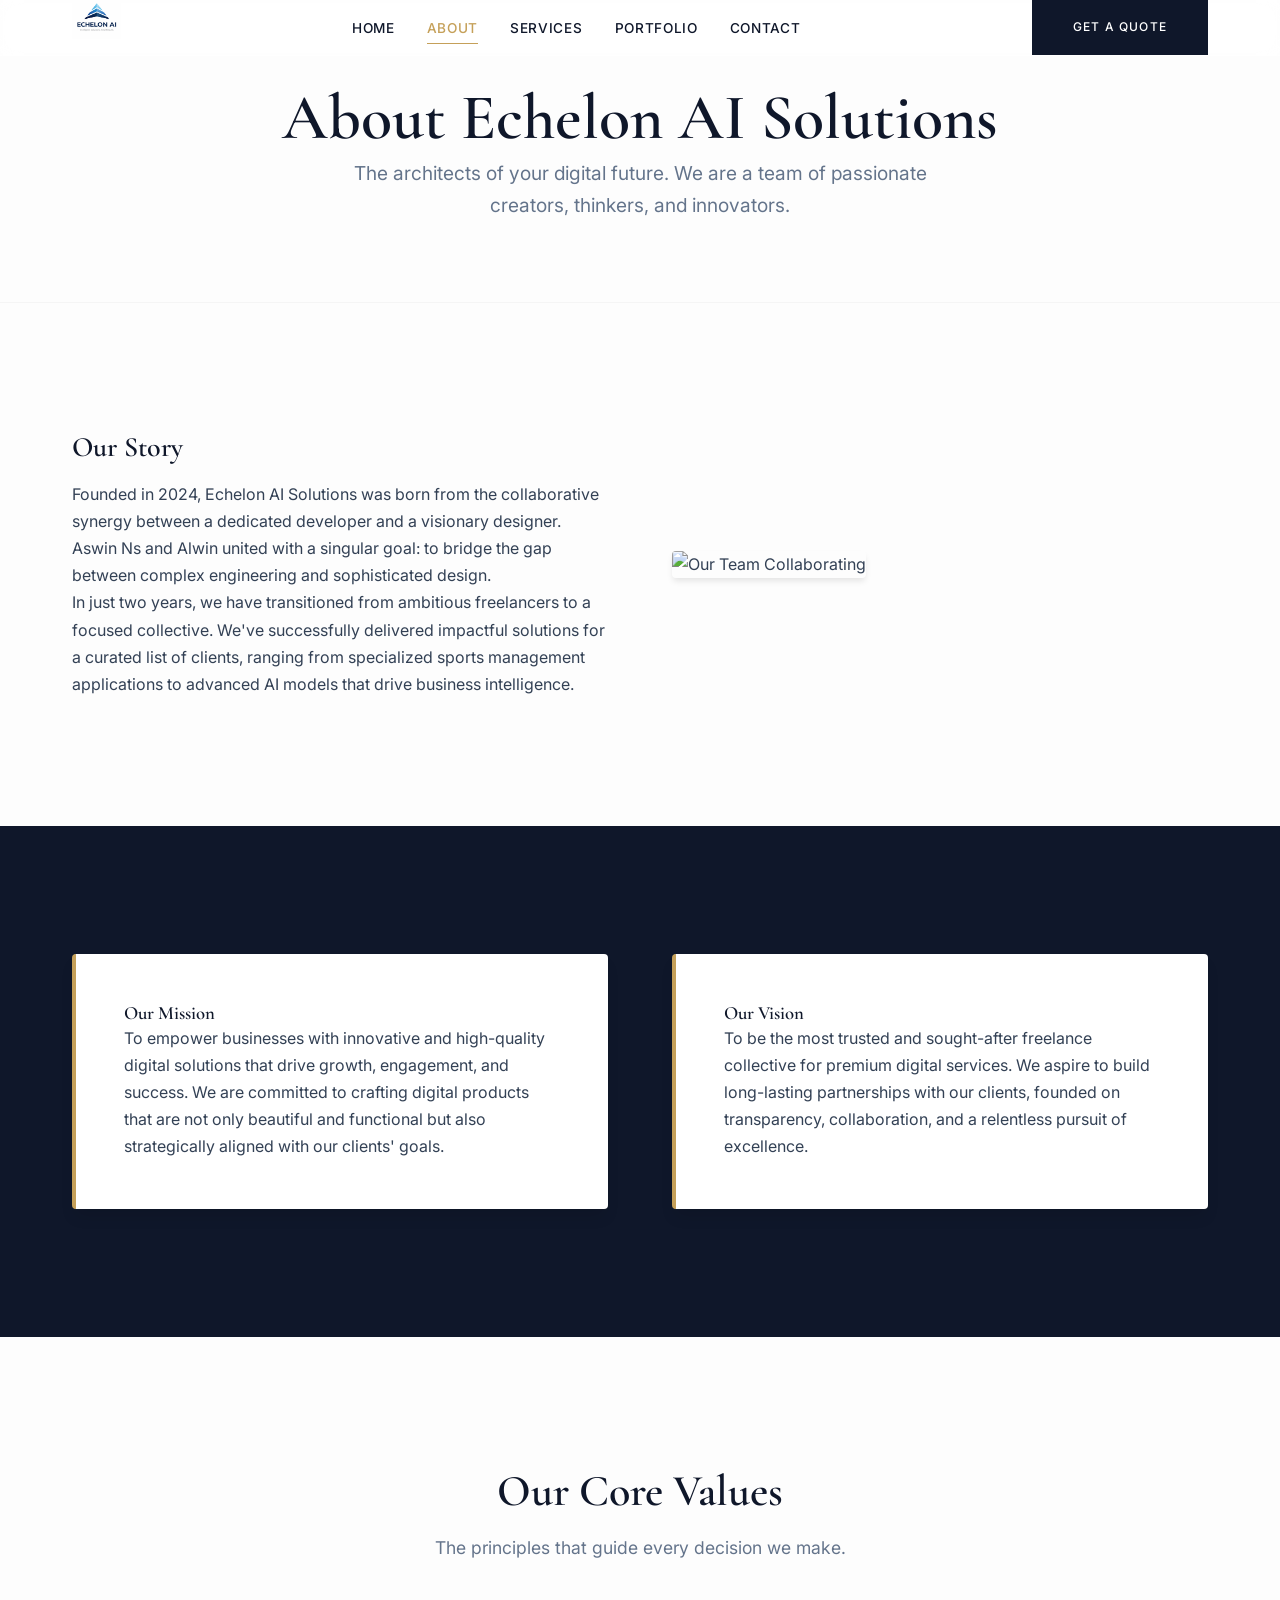
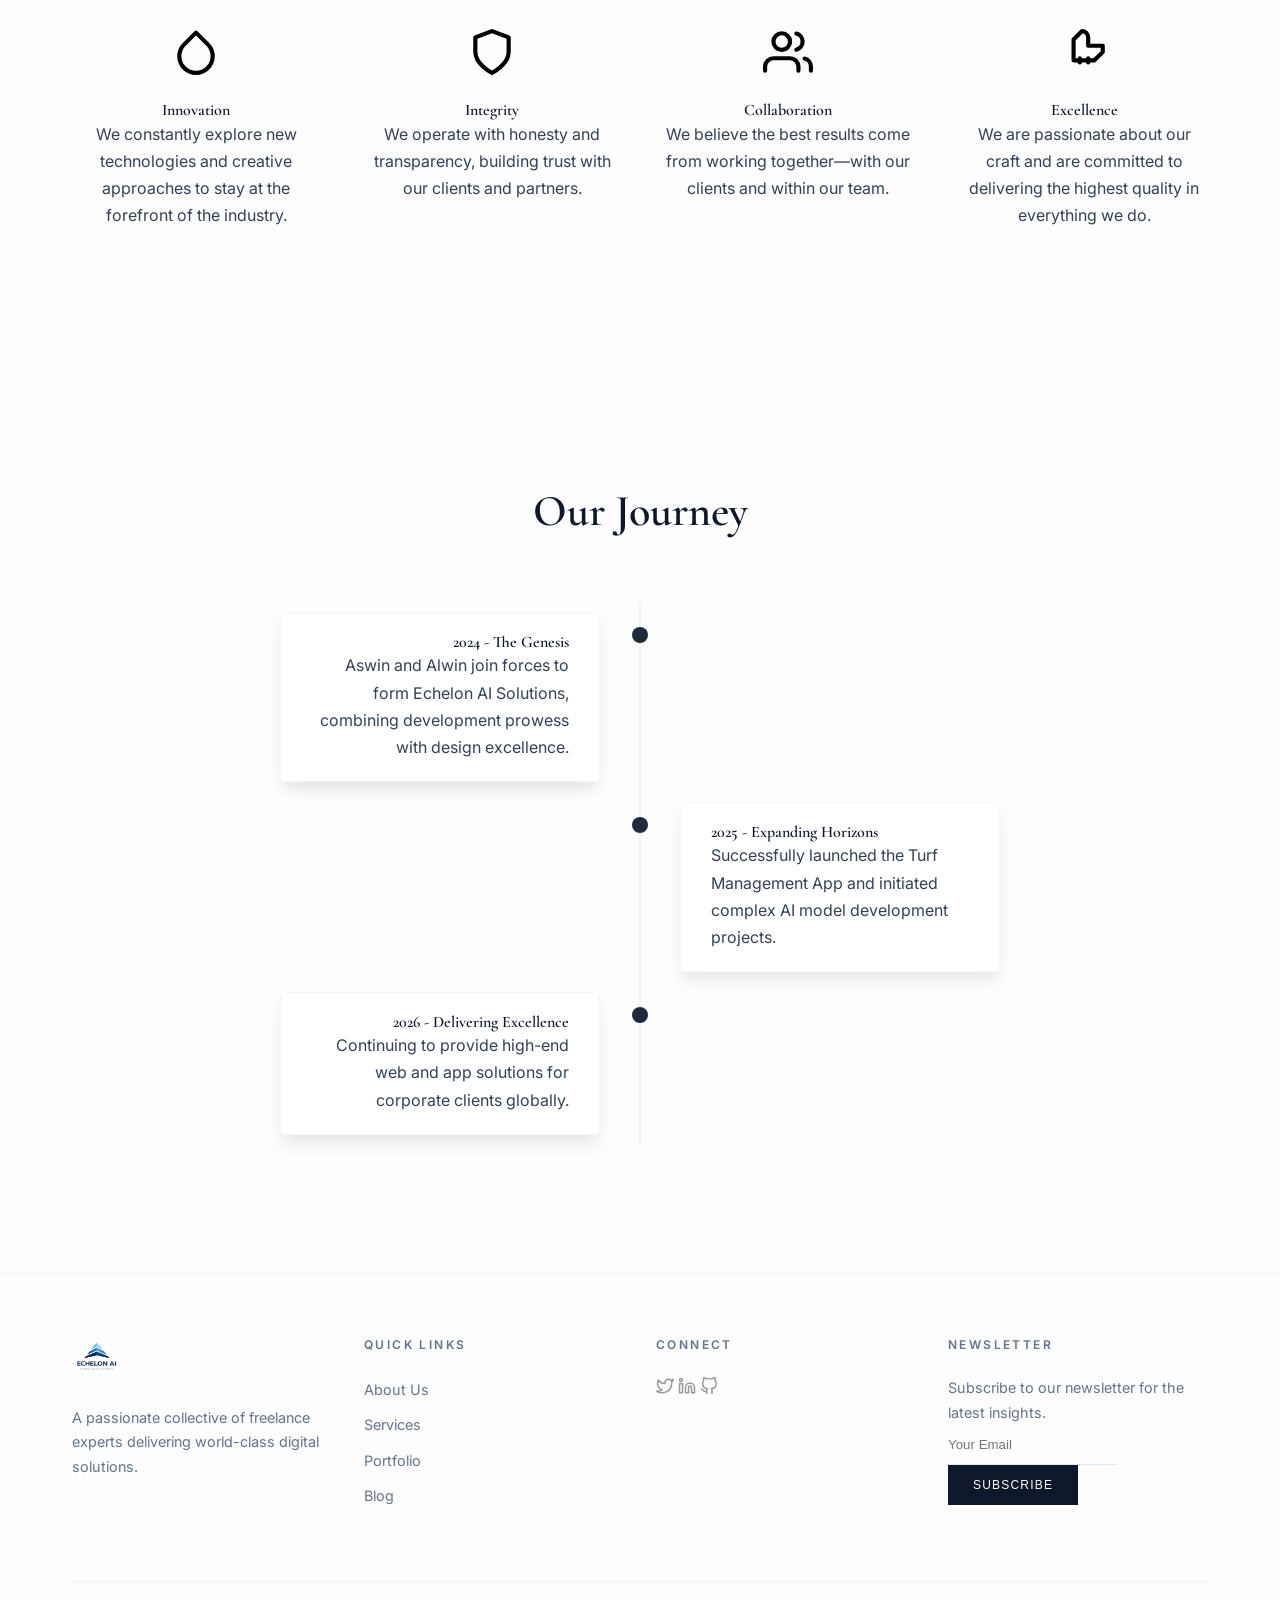
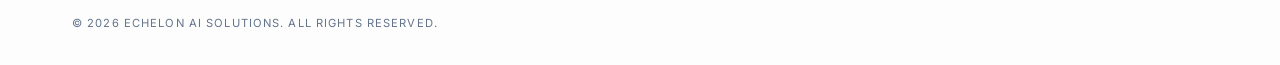
==== freelance-portfolio/about.html @ c86d7bba "Add files via upload" ====
<!DOCTYPE html>
<html lang="en">
<head>
    <meta charset="UTF-8">
    <meta name="viewport" content="width=device-width, initial-scale=1.0">
    <title>About Us - Echelon AI Solutions</title>
    <meta name="description" content="Learn about the story, mission, and values of Echelon AI Solutions.">
    <link rel="stylesheet" href="css/style.css">
    <link rel="stylesheet" href="css/animations.css">
    <link href="https://fonts.googleapis.com/css2?family=Inter:wght@300;400;500;600&family=Cormorant+Garamond:wght@600;700&display=swap" rel="stylesheet">
</head>
<body>

    <header class="navbar sticky">
        <div class="container">
            <a href="index.html" class="logo"><img src="assets/icons/image.png" alt="Echelon AI Solutions" style="height: 40px; width: auto;"></a>
            <nav class="nav-menu">
                <ul>
                    <li><a href="index.html">Home</a></li>
                    <li><a href="about.html" class="active">About</a></li>
                    <li><a href="services.html">Services</a></li>
                    <li><a href="portfolio.html">Portfolio</a></li>
                    <li><a href="contact.html">Contact</a></li>
                </ul>
            </nav>
            <a href="contact.html" class="btn btn-primary">Get a Quote</a>
            <div class="hamburger" aria-label="Menu" role="button" aria-expanded="false">
                <span></span>
                <span></span>
                <span></span>
            </div>
        </div>
    </header>

    <main>
        <section class="page-header section-padding">
            <div class="container">
                <h1 class="page-title">About Echelon AI Solutions</h1>
                <p class="page-subtitle">The architects of your digital future. We are a team of passionate creators, thinkers, and innovators.</p>
            </div>
        </section>

        <section class="company-story section-padding">
            <div class="container">
                <div class="grid-2-col">
                    <div class="story-content">
                        <h2 class="section-title-small">Our Story</h2>
                        <p>Founded in 2024, Echelon AI Solutions was born from the collaborative synergy between a dedicated developer and a visionary designer. Aswin Ns and Alwin united with a singular goal: to bridge the gap between complex engineering and sophisticated design.</p>
                        <p>In just two years, we have transitioned from ambitious freelancers to a focused collective. We've successfully delivered impactful solutions for a curated list of clients, ranging from specialized sports management applications to advanced AI models that drive business intelligence.</p>
                    </div>
                    <div class="story-image">
                        <img src="https://images.unsplash.com/photo-1522071820081-009f0129c71c?q=80&w=2070&auto=format&fit=crop" alt="Our Team Collaborating" loading="lazy">
                    </div>
                </div>
            </div>
        </section>

        <section class="mission-vision section-padding bg-dark">
            <div class="container">
                <div class="grid-2-col">
                    <div class="mission-card">
                        <h3>Our Mission</h3>
                        <p>To empower businesses with innovative and high-quality digital solutions that drive growth, engagement, and success. We are committed to crafting digital products that are not only beautiful and functional but also strategically aligned with our clients' goals.</p>
                    </div>
                    <div class="vision-card">
                        <h3>Our Vision</h3>
                        <p>To be the most trusted and sought-after freelance collective for premium digital services. We aspire to build long-lasting partnerships with our clients, founded on transparency, collaboration, and a relentless pursuit of excellence.</p>
                    </div>
                </div>
            </div>
        </section>

        <section class="core-values section-padding">
            <div class="container">
                <div class="section-title text-center">
                    <h2>Our Core Values</h2>
                    <p>The principles that guide every decision we make.</p>
                </div>
                <div class="values-grid">
                    <div class="value-item">
                        <img src="assets/icons/innovation.svg" alt="Innovation Icon" loading="lazy">
                        <h4>Innovation</h4>
                        <p>We constantly explore new technologies and creative approaches to stay at the forefront of the industry.</p>
                    </div>
                    <div class="value-item">
                        <img src="assets/icons/integrity.svg" alt="Integrity Icon" loading="lazy">
                        <h4>Integrity</h4>
                        <p>We operate with honesty and transparency, building trust with our clients and partners.</p>
                    </div>
                    <div class="value-item">
                        <img src="assets/icons/collaboration.svg" alt="Collaboration Icon" loading="lazy">
                        <h4>Collaboration</h4>
                        <p>We believe the best results come from working together—with our clients and within our team.</p>
                    </div>
                     <div class="value-item">
                        <img src="assets/icons/excellence.svg" alt="Excellence Icon" loading="lazy">
                        <h4>Excellence</h4>
                        <p>We are passionate about our craft and are committed to delivering the highest quality in everything we do.</p>
                    </div>
                </div>
            </div>
        </section>

        <section class="company-journey section-padding reveal">
            <div class="container">
                <div class="section-title text-center">
                    <h2>Our Journey</h2>
                </div>
                <div class="timeline">
                    <div class="timeline-item">
                        <div class="timeline-content">
                            <h4>2024 - The Genesis</h4>
                            <p>Aswin and Alwin join forces to form Echelon AI Solutions, combining development prowess with design excellence.</p>
                        </div>
                    </div>
                     <div class="timeline-item">
                        <div class="timeline-content">
                            <h4>2025 - Expanding Horizons</h4>
                            <p>Successfully launched the Turf Management App and initiated complex AI model development projects.</p>
                        </div>
                    </div>
                     <div class="timeline-item">
                        <div class="timeline-content">
                            <h4>2026 - Delivering Excellence</h4>
                            <p>Continuing to provide high-end web and app solutions for corporate clients globally.</p>
                        </div>
                    </div>
                </div>
            </div>
        </section>
        
    </main>

    <footer class="footer">
        <div class="container">
            <div class="footer-grid">
                <div class="footer-col">
                    <img src="assets/icons/image.png" alt="Echelon AI Solutions" style="height: 40px; width: auto; margin-bottom: 20px;">
                    <p>A passionate collective of freelance experts delivering world-class digital solutions.</p>
                </div>
                <div class="footer-col">
                    <h4>Quick Links</h4>
                    <ul>
                        <li><a href="about.html">About Us</a></li>
                        <li><a href="services.html">Services</a></li>
                        <li><a href="portfolio.html">Portfolio</a></li>
                        <li><a href="blog.html">Blog</a></li>
                    </ul>
                </div>
                <div class="footer-col">
                    <h4>Connect</h4>
                    <div class="social-icons">
                        <a href="#" aria-label="Twitter"><img src="assets/icons/twitter.svg" alt="Twitter" loading="lazy"></a>
                        <a href="#" aria-label="LinkedIn"><img src="assets/icons/linkedin.svg" alt="LinkedIn" loading="lazy"></a>
                        <a href="#" aria-label="GitHub"><img src="assets/icons/github.svg" alt="GitHub" loading="lazy"></a>
                    </div>
                </div>
                <div class="footer-col">
                    <h4>Newsletter</h4>
                    <p>Subscribe to our newsletter for the latest insights.</p>
                    <form class="newsletter-form">
                        <input type="email" placeholder="Your Email" aria-label="Email address for newsletter">
                        <button type="submit" class="btn btn-primary">Subscribe</button>
                    </form>
                </div>
            </div>
            <div class="copyright">
                <p>&copy; 2026 Echelon AI Solutions. All Rights Reserved.</p>
            </div>
        </div>
    </footer>

    <script src="js/main.js"></script>
</body>
</html>
---- freelance-portfolio/css/style.css ----
/* === GOOGLE FONTS === */
@import url('https://fonts.googleapis.com/css2?family=Inter:wght@300;400;500;600&family=Cormorant+Garamond:wght@600;700&display=swap');

/* === CSS VARIABLES === */
:root {
    --header-height: 4.5rem;

    /* Colors */
    --primary-color: #0f172a; /* Deep Navy */
    --secondary-color: #1e293b; /* Slate Navy */
    --accent-color: #c5a059; /* Champagne Gold */
    --accent-hover: #b38f4d;
    --text-main: #334155;
    --text-muted: #64748b;
    --white-color: #ffffff;
    --bg-light: #fdfdfd;
    --bg-alt: #f8fafc;
    
    /* Gradients */
    --gold-gradient: linear-gradient(135deg, #c5a059 0%, #e2c99a 100%);
    --glass-bg: rgba(255, 255, 255, 0.7);
    --glass-border: rgba(255, 255, 255, 0.3);

    /* Typography */
    --body-font: 'Inter', sans-serif;
    --heading-font: 'Cormorant Garamond', serif;

    --h1-font-size: 4rem;
    --h2-font-size: 2.75rem;
    --h3-font-size: 1.75rem;
    --normal-font-size: 1rem;
    --small-font-size: 0.875rem;

    /* Spacing */
    --spacing-xs: 0.5rem;
    --spacing-sm: 1rem;
    --spacing-md: 2rem;
    --spacing-lg: 4rem;
    --spacing-xl: 8rem;

    /* Responsive Spacing Aliases */
    --spacing-1: 1rem;
    --spacing-2: 2rem;
    --spacing-3: 3rem;
    --spacing-4: 4rem;
    --spacing-5: 5rem;

    /* Shadows & Borders */
    --shadow-sm: 0 4px 6px -1px rgba(0, 0, 0, 0.05);
    --shadow-md: 0 10px 15px -3px rgba(0, 0, 0, 0.05);
    --shadow-lg: 0 20px 25px -5px rgba(0, 0, 0, 0.03);
    --border-radius: 4px;

    /* Missing Variables */
    --slate: #64748b;
    --gold-color: #c5a059;
    --soft-shadow: 0 4px 6px -1px rgba(0, 0, 0, 0.1);
    --card-shadow: 0 10px 15px -3px rgba(0, 0, 0, 0.1);
    --gradient-accent: linear-gradient(135deg, #c5a059 0%, #e2c99a 100%);
}

/* === BASE STYLES === */
* {
    box-sizing: border-box;
    padding: 0;
    margin: 0;
}

html {
    scroll-behavior: smooth;
}

body {
    font-family: var(--body-font);
    font-size: var(--normal-font-size);
    background-color: var(--bg-light);
    color: var(--text-main);
    line-height: 1.7;
    -webkit-font-smoothing: antialiased;
}

main {
    padding-top: 0; /* Let hero handle it */
}

h1, h2, h3, h4 {
    font-family: var(--heading-font);
    color: var(--primary-color);
    font-weight: 600;
    line-height: 1.2;
}

ul {
    list-style: none;
}

a {
    text-decoration: none;
    transition: color 0.3s ease;
}

img {
    max-width: 100%;
    height: auto;
}

.container {
    max-width: 1200px;
    margin: 0 auto;
    padding: 0 var(--spacing-md);
}

.section-padding {
    padding: var(--spacing-xl) 0;
}

.section-title {
    text-align: center;
    margin-bottom: var(--spacing-lg);
}

.section-title h2 {
    font-size: var(--h2-font-size);
    margin-bottom: var(--spacing-sm);
}

.section-title p {
    color: var(--text-muted);
    font-size: 1.1rem;
    max-width: 600px;
    margin: 0 auto;
}

.text-center { text-align: center; }
.mt-4 { margin-top: var(--spacing-md); }

/* === BUTTONS === */
.btn {
    display: inline-block;
    padding: 1rem 2.5rem;
    font-weight: 500;
    text-transform: uppercase;
    letter-spacing: 0.1em;
    font-size: 0.75rem;
    transition: all 0.4s cubic-bezier(0.165, 0.84, 0.44, 1);
    border: 1px solid transparent;
    cursor: pointer;
}

.btn-primary {
    background-color: var(--primary-color);
    color: var(--white-color);
}

.btn-primary:hover {
    background-color: var(--accent-color);
    transform: translateY(-2px);
    box-shadow: var(--shadow-md);
}

.btn-secondary {
    background-color: transparent;
    border-color: var(--primary-color);
    color: var(--primary-color);
}

.btn-secondary:hover {
    background-color: var(--primary-color);
    color: var(--white-color);
    transform: translateY(-2px);
}

/* === NAVBAR === */
.navbar {
    height: var(--header-height);
    display: flex;
    align-items: center;
    position: fixed;
    top: 0;
    left: 0;
    width: 100%;
    z-index: 1000;
    transition: all 0.4s ease;
}

.navbar.sticky {
    background-color: var(--glass-bg);
    backdrop-filter: blur(10px);
    border-bottom: 1px solid var(--glass-border);
    height: 3.5rem;
}

.navbar .container {
    display: flex;
    justify-content: space-between;
    align-items: center;
    width: 100%;
}

.logo {
    font-family: var(--heading-font);
    font-size: 2rem;
    font-weight: 700;
    color: var(--primary-color);
    letter-spacing: -1px;
}

.nav-menu ul {
    display: flex;
    gap: var(--spacing-md);
}

.nav-menu a {
    font-size: 0.85rem;
    text-transform: uppercase;
    letter-spacing: 0.05em;
    font-weight: 500;
    color: var(--primary-color);
    padding: 0.5rem 0;
    position: relative;
}

.nav-menu a::after {
    content: '';
    position: absolute;
    bottom: 0;
    left: 0;
    width: 0;
    height: 1px;
    background-color: var(--accent-color);
    transition: width 0.3s ease;
}

.nav-menu a:hover::after, .nav-menu a.active::after {
    width: 100%;
}

.nav-menu a.active, .nav-menu a:hover {
    color: var(--accent-color);
}

.hamburger {
    display: none;
    cursor: pointer;
}

.hamburger span {
    display: block;
    width: 25px;
    height: 3px;
    margin: 5px 0;
    background-color: var(--primary-color);
    transition: all 0.3s ease;
}

/* === HERO SECTION === */
.hero {
    min-height: 100vh;
    display: flex;
    align-items: center;
    background: radial-gradient(circle at top right, rgba(197, 160, 89, 0.05), transparent),
                radial-gradient(circle at bottom left, rgba(15, 23, 42, 0.02), transparent);
    position: relative;
    overflow: hidden;
}

.hero-content {
    max-width: 900px;
    margin: 0 auto;
    text-align: center;
    position: relative;
    z-index: 10;
}

.hero-headline {
    font-size: var(--h1-font-size);
    color: var(--primary-color);
    margin-bottom: var(--spacing-md);
    animation: fadeInUp 1s ease;
}

.hero-subtext {
    font-size: 1.25rem;
    color: var(--text-muted);
    margin-bottom: var(--spacing-lg);
    max-width: 700px;
    margin-left: auto;
    margin-right: auto;
    font-weight: 300;
    animation: fadeInUp 1s ease 0.2s backwards;
}

.hero-buttons {
    display: flex;
    justify-content: center;
    gap: var(--spacing-sm);
    animation: fadeInUp 1s ease 0.4s backwards;
}

/* === TRUST BADGES === */
.trust-badges {
    padding: var(--spacing-lg) 0;
    border-top: 1px solid #f1f5f9;
}

.trust-badges .container {
    display: grid;
    grid-template-columns: repeat(4, 1fr);
    gap: var(--spacing-md);
    text-align: center;
}

.badge h3 {
    font-size: 2.5rem;
    color: var(--accent-color);
    margin-bottom: 0.25rem;
}

.badge p {
    font-size: 0.75rem;
    text-transform: uppercase;
    letter-spacing: 0.1em;
    color: var(--text-muted);
}

/* === SERVICES OVERVIEW === */
.services-grid {
    display: grid;
    grid-template-columns: repeat(auto-fit, minmax(min(350px, 100%), 1fr));
    gap: var(--spacing-md);
}

.service-card {
    background: var(--white-color);
    padding: var(--spacing-lg) var(--spacing-md);
    border: 1px solid rgba(0,0,0,0.03);
    border-radius: var(--border-radius);
    box-shadow: var(--shadow-sm);
    transition: all 0.5s cubic-bezier(0.165, 0.84, 0.44, 1);
    position: relative;
}

.service-card::before {
    content: '';
    position: absolute;
    top: 0;
    left: 0;
    width: 100%;
    height: 2px;
    background: var(--gold-gradient);
    transform: scaleX(0);
    transform-origin: left;
    transition: transform 0.5s ease;
}

.service-card:hover {
    transform: translateY(-10px);
    box-shadow: var(--shadow-lg);
    border-color: transparent;
}

.service-card:hover::before {
    transform: scaleX(1);
}

.service-icon {
    width: 40px;
    height: 40px;
    margin-bottom: var(--spacing-md);
    filter: grayscale(1);
    transition: filter 0.3s ease;
}

.service-card:hover .service-icon {
    filter: none;
}

.service-card h3 {
    font-size: 1.5rem;
    margin-bottom: var(--spacing-sm);
}

.service-card p {
    color: var(--text-muted);
    font-size: 0.95rem;
}

/* === WHY CHOOSE US === */
.why-choose-us {
    background-color: var(--bg-alt);
}

.choose-us-grid {
    display: grid;
    grid-template-columns: repeat(auto-fit, minmax(300px, 1fr));
    gap: var(--spacing-lg);
}

.choose-us-item {
    display: flex;
    flex-direction: column;
    align-items: center;
    text-align: center;
    background-color: var(--white-color);
    padding: var(--spacing-md);
    border-radius: var(--border-radius);
    box-shadow: var(--shadow-sm);
    border: 1px solid rgba(0,0,0,0.03);
    transition: all 0.3s ease;
}

.choose-us-item:hover {
    transform: translateY(-5px);
    box-shadow: var(--shadow-md);
}

.choose-us-item img {
    width: 48px;
    margin-bottom: var(--spacing-md);
}

/* === PORTFOLIO HIGHLIGHTS === */
.portfolio-grid {
    display: grid;
    grid-template-columns: repeat(2, 1fr);
    gap: var(--spacing-md);
}

.portfolio-item {
    position: relative;
    overflow: hidden;
    aspect-ratio: 16 / 9;
}

.portfolio-item img {
    width: 100%;
    height: 100%;
    object-fit: cover;
    transition: transform 1s cubic-bezier(0.165, 0.84, 0.44, 1);
}

.portfolio-overlay {
    position: absolute;
    inset: 0;
    background: rgba(15, 23, 42, 0.8);
    display: flex;
    flex-direction: column;
    justify-content: center;
    align-items: center;
    padding: var(--spacing-md);
    opacity: 0;
    transition: opacity 0.5s ease;
    backdrop-filter: blur(5px);
}

.portfolio-item:hover img {
    transform: scale(1.1);
}

.portfolio-item:hover .portfolio-overlay {
    opacity: 1;
}

.portfolio-overlay h3 {
    color: var(--white-color);
    font-size: 1.75rem;
    margin-bottom: 0.5rem;
}

.portfolio-overlay p {
    color: var(--accent-color);
    text-transform: uppercase;
    font-size: 0.75rem;
    letter-spacing: 0.1em;
}

/* === PROCESS SECTION === */
.process-steps {
    display: grid;
    grid-template-columns: repeat(auto-fit, minmax(min(250px, 100%), 1fr));
    gap: var(--spacing-md);
    margin-top: var(--spacing-lg);
}

.process-step {
    padding: var(--spacing-md);
    background: var(--white-color);
    border-radius: var(--border-radius);
    box-shadow: var(--shadow-sm);
    border: 1px solid rgba(0,0,0,0.03);
    border-top: 3px solid transparent;
    transition: all 0.3s ease;
}

.process-step:hover {
    border-top-color: var(--accent-color);
    transform: translateY(-5px);
    box-shadow: var(--shadow-md);
}
}

.process-step span {
    font-size: 1rem;
    font-family: var(--body-font);
    font-weight: 600;
    color: var(--accent-color);
    display: block;
    margin-bottom: 1rem;
}

.process-step h3 {
    font-size: 1.25rem;
    margin-bottom: 1rem;
}

.process-step p {
    font-size: 0.85rem;
    color: var(--text-muted);
    line-height: 1.8;
}

/* === TESTIMONIALS === */
.testimonials-slider {
    background-color: var(--bg-alt);
}

.testimonial {
    background-color: var(--white-color);
    padding: var(--spacing-lg) var(--spacing-md);
    border-radius: var(--border-radius);
    box-shadow: var(--shadow-md);
    border: 1px solid rgba(0,0,0,0.03);
}

.testimonial p {
    font-size: 1.75rem;
    font-family: var(--heading-font);
    color: var(--primary-color);
    font-style: normal;
    line-height: 1.4;
    margin-bottom: var(--spacing-md);
}

.testimonial-author {
    display: flex;
    align-items: center;
    justify-content: center;
    margin-top: var(--spacing-md);
    gap: var(--spacing-sm);
}

.testimonial-author img {
    width: 50px;
    height: 50px;
}

.testimonial-author h4 {
    font-size: 1rem;
    color: var(--primary-color);
    font-family: var(--body-font);
    font-weight: 600;
}

.testimonial-author span {
    font-size: 0.75rem;
    text-transform: uppercase;
    letter-spacing: 0.1em;
    color: var(--text-muted);
}

.carousel-control {
    background: transparent;
    color: var(--primary-color);
    font-size: 1.5rem;
    border: 1px solid #e2e8f0;
    width: 40px;
    height: 40px;
    line-height: 38px;
    transition: all 0.3s ease;
}

.carousel-control:hover {
    background: var(--primary-color);
    color: var(--white-color);
    border-color: var(--primary-color);
}

/* === TEAM PREVIEW === */
.team-grid {
    display: grid;
    grid-template-columns: repeat(auto-fit, minmax(min(300px, 100%), 1fr));
    gap: var(--spacing-md);
}

.team-member-card {
    background: var(--white-color);
    padding: var(--spacing-sm);
    border-radius: var(--border-radius);
    box-shadow: var(--shadow-sm);
    transition: all 0.3s ease;
    border: 1px solid rgba(0,0,0,0.03);
}

.team-member-card:hover {
    transform: translateY(-5px);
    box-shadow: var(--shadow-md);
}

.team-member-card img {
    width: 100%;
    height: 350px;
    border-radius: var(--border-radius);
    border: none;
    object-fit: cover;
    margin-bottom: var(--spacing-sm);
    filter: grayscale(1);
    transition: filter 0.5s ease;
}

.team-member-card:hover img {
    filter: grayscale(0);
}

.team-member-card h3 {
    font-size: 1.25rem;
    margin-bottom: 0.25rem;
}

.team-member-card p {
    font-size: 0.75rem;
    text-transform: uppercase;
    letter-spacing: 0.1em;
    color: var(--accent-color);
}

/* === CTA BANNER === */
.cta-banner {
    background: var(--primary-color);
    color: var(--white-color);
    padding: var(--spacing-xl) 0;
    border: none;
}

.cta-banner::before {
    display: none;
}

.cta-banner h2 {
    font-size: var(--h2-font-size);
    color: var(--white-color);
    margin-bottom: var(--spacing-sm);
}

.cta-banner p {
    color: rgba(255, 255, 255, 0.7);
    font-size: 1.25rem;
    margin-bottom: var(--spacing-lg);
}

.cta-banner .btn-primary {
    background: var(--white-color);
    color: var(--primary-color);
}

.cta-banner .btn-primary:hover {
    background: var(--accent-color);
    color: var(--white-color);
}

/* === FOOTER === */
.footer {
    background-color: var(--bg-light);
    border-top: 1px solid #f1f5f9;
    padding: var(--spacing-lg) 0 0;
}

.footer-grid {
    display: grid;
    grid-template-columns: repeat(auto-fit, minmax(min(250px, 100%), 1fr));
    gap: var(--spacing-md);
}

.footer-col h3 {
    font-size: 2.5rem;
    margin-bottom: 1.5rem;
    color: var(--primary-color);
}

.footer-col h4 {
    font-family: var(--body-font);
    font-size: 0.75rem;
    text-transform: uppercase;
    letter-spacing: 0.2em;
    margin-bottom: 1.5rem;
    color: var(--text-muted);
}

.footer-col p {
    font-size: 0.9rem;
    color: var(--text-muted);
}

.footer-col ul li {
    margin-bottom: 0.5rem;
}

.footer-col a {
    color: var(--text-muted);
    font-size: 0.9rem;
}

.footer-col a:hover {
    color: var(--accent-color);
    padding-left: 0;
}

.social-icons {
    gap: var(--spacing-sm);
}

.social-icons img {
    width: 18px;
    height: 18px;
    filter: brightness(0);
    opacity: 0.4;
}

.newsletter-form input {
    background: transparent;
    border: none;
    border-bottom: 1px solid #e2e8f0;
    border-radius: 0;
    padding: 0.75rem 0;
}

.newsletter-form input:focus {
    outline: none;
    border-bottom-color: var(--primary-color);
}

.newsletter-form .btn {
    padding: 0.75rem 1.5rem;
}

.copyright {
    margin-top: var(--spacing-lg);
    border-top: 1px solid #f1f5f9;
    padding: var(--spacing-md) 0;
    font-size: 0.7rem;
    text-transform: uppercase;
    letter-spacing: 0.1em;
    color: var(--text-muted);
}

/* === MOBILE MENU ENHANCEMENTS === */
@media (max-width: 768px) {
    .nav-menu {
        backdrop-filter: blur(15px);
        background-color: rgba(15, 23, 42, 0.95) !important;
    }
    .nav-menu a {
        font-size: 1.5rem !important;
        margin: 1rem 0;
    }
}

/* === BACK TO TOP BUTTON === */
.back-to-top {
    position: fixed;
    bottom: 2rem;
    right: 2rem;
    width: 3.5rem;
    height: 3.5rem;
    background-color: var(--primary-color);
    color: var(--white-color);
    border: 1px solid var(--accent-color);
    border-radius: 50%;
    display: flex;
    align-items: center;
    justify-content: center;
    cursor: pointer;
    z-index: 1000;
    opacity: 0;
    visibility: hidden;
    transition: all 0.4s ease;
    box-shadow: var(--shadow-lg);
}

.back-to-top.show {
    opacity: 1;
    visibility: visible;
}

.back-to-top:hover {
    background-color: var(--accent-color);
    transform: translateY(-5px);
}

/* === TESTIMONIAL DOTS === */
.testimonial-dots {
    display: flex;
    justify-content: center;
    gap: 0.75rem;
    margin-top: var(--spacing-md);
}

.dot {
    width: 8px;
    height: 8px;
    border-radius: 50%;
    background-color: #cbd5e1;
    cursor: pointer;
    transition: all 0.3s ease;
}

.dot.active {
    background-color: var(--accent-color);
    width: 24px;
    border-radius: 4px;
}

/* === REVEAL ANIMATIONS === */
.reveal {
    opacity: 0;
    transform: translateY(30px);
    transition: all 0.8s cubic-bezier(0.165, 0.84, 0.44, 1);
}

.reveal.active {
    opacity: 1;
    transform: translateY(0);
}

/* Ensure navbar button is hidden when menu is active on mobile */
@media (max-width: 768px) {
    body.menu-open .navbar .btn {
        display: none !important;
    }
}
@media (max-width: 992px) {
    :root {
        --h1-font-size: 2.5rem;
        --h2-font-size: 1.75rem;
    }
    .portfolio-grid {
        grid-template-columns: repeat(2, 1fr);
    }
}

@media (max-width: 768px) {
    .section-padding {
        padding: var(--spacing-lg) 0;
    }
    .navbar .btn {
        display: none;
    }
    .nav-menu {
        position: fixed;
        top: 0;
        right: -100%;
        width: 70%;
        height: 100vh;
        background-color: var(--primary-color);
        flex-direction: column;
        justify-content: center;
        align-items: center;
        transition: right 0.4s ease-in-out;
        box-shadow: -5px 0 15px rgba(0,0,0,0.2);
    }
    .nav-menu.active {
        right: 0;
    }
    .nav-menu ul {
        flex-direction: column;
        text-align: center;
    }
    .hamburger {
        display: block;
        z-index: 101;
    }
    .hero {
        height: 80vh;
    }
    .portfolio-grid {
        grid-template-columns: 1fr;
    }
}

@media (max-width: 576px) {
    .container {
        padding: 0 var(--spacing-sm);
    }
    .hero-headline {
        font-size: 2rem;
    }
    .hero-buttons {
        flex-direction: column;
    }
    .trust-badges .container {
        grid-template-columns: 1fr;
    }
    .footer-grid {
        grid-template-columns: 1fr;
    }
}

/* === PAGE HEADER === */
.page-header {
    background-color: var(--bg-light);
    text-align: center;
    border-bottom: 1px solid rgba(0,0,0,0.03);
    padding: var(--spacing-5) 0;
}

.page-title {
    font-size: var(--h1-font-size);
    color: var(--primary-color);
}

.page-subtitle {
    font-size: 1.2rem;
    color: var(--slate);
    max-width: 600px;
    margin: 0 auto;
}

/* === PORTFOLIO PAGE === */
.portfolio-filter {
    text-align: center;
    margin-bottom: var(--spacing-4);
}

.portfolio-filter button {
    background: none;
    border: none;
    color: var(--slate);
    font-size: var(--normal-font-size);
    margin: 0 var(--spacing-2);
    cursor: pointer;
    padding: 0.5rem 0;
    position: relative;
}

.portfolio-filter button::after {
    content: '';
    position: absolute;
    bottom: 0;
    left: 0;
    width: 0;
    height: 2px;
    background: var(--gradient-accent);
    transition: width 0.3s ease;
}

.portfolio-filter button:hover::after,
.portfolio-filter button.active::after {
    width: 100%;
}

.portfolio-filter button.active {
    color: var(--primary-color);
}

.portfolio-full-grid {
    display: grid;
    grid-template-columns: repeat(auto-fit, minmax(min(350px, 100%), 1fr));
    gap: var(--spacing-3);
}

.portfolio-overlay .case-study-link {
    color: var(--white-color);
    border-bottom: 1px solid var(--accent-color);
}

.case-study-link {
    display: inline-block;
    margin-top: var(--spacing-1);
    color: var(--primary-color);
    font-weight: 600;
}

.case-study-link:hover {
    text-decoration: underline;
}

/* === ABOUT PAGE SPECIFIC === */
.grid-2-col {
    display: grid;
    grid-template-columns: repeat(auto-fit, minmax(min(450px, 100%), 1fr));
    gap: var(--spacing-4);
    align-items: center;
}

.bg-dark {
    background-color: var(--primary-color);
    color: var(--white-color);
}

.bg-dark h1, .bg-dark h2, .bg-dark h3, .bg-dark h4 {
    color: var(--white-color);
}

.section-title-small {
    font-size: var(--h3-font-size);
    margin-bottom: var(--spacing-sm);
}

.story-image img {
    border-radius: var(--border-radius);
    box-shadow: var(--soft-shadow);
}

.mission-card, .vision-card {
    background-color: var(--white-color);
    padding: var(--spacing-3);
    border-radius: var(--border-radius);
    border-left: 4px solid var(--gold-color);
    box-shadow: var(--card-shadow);
    color: var(--text-main);
}

.mission-card h3, .vision-card h3 {
    color: var(--primary-color) !important;
}

.values-grid {
    display: grid;
    grid-template-columns: repeat(auto-fit, minmax(200px, 1fr));
    gap: var(--spacing-3);
    text-align: center;
}

.value-item img {
    height: 50px;
    margin-bottom: var(--spacing-1);
}

.timeline {
    position: relative;
    max-width: 800px;
    margin: 0 auto;
}

.timeline::after {
    content: '';
    position: absolute;
    width: 2px;
    background-color: rgba(0,0,0,0.05);
    top: 0;
    bottom: 0;
    left: 50%;
    margin-left: -1px;
}

.timeline-item {
    padding: 10px 40px;
    position: relative;
    width: 50%;
}

.timeline-item:nth-child(odd) {
    left: 0;
    text-align: right;
}

.timeline-item:nth-child(even) {
    left: 50%;
}

.timeline-item::after {
    content: '';
    position: absolute;
    width: 16px;
    height: 16px;
    right: -8px;
    background-color: var(--secondary-color);
    border-radius: 50%;
    top: 25px;
    z-index: 1;
}
.timeline-item:nth-child(even)::after {
    left: -8px;
}
.timeline-content {
    padding: 20px 30px;
    background-color: var(--white-color);
    border-radius: var(--border-radius);
    box-shadow: var(--card-shadow);
    border: 1px solid rgba(0,0,0,0.03);
}

/* === SERVICES PAGE SPECIFIC === */
.services-grid-detailed {
    display: grid;
    grid-template-columns: repeat(auto-fit, minmax(min(320px, 100%), 1fr));
    gap: var(--spacing-3);
}
.service-detail-card {
    background-color: var(--white-color);
    padding: var(--spacing-3);
    border-radius: var(--border-radius);
    border: 1px solid rgba(0,0,0,0.03);
    border-top: 3px solid var(--secondary-color);
    transition: all 0.3s ease;
    box-shadow: var(--card-shadow);
}
.service-detail-card:hover {
    transform: translateY(-5px);
    border-color: var(--secondary-color);
    box-shadow: var(--soft-shadow);
}
.service-icon-large {
    width: 50px;
    height: 50px;
    margin-bottom: var(--spacing-2);
}
.service-detail-card ul {
    list-style-type: '✓ ';
    padding-left: 20px;
    margin-top: var(--spacing-2);
}

.industry-tags {
    display: flex;
    flex-wrap: wrap;
    justify-content: center;
    gap: var(--spacing-2);
}
.industry-tags span {
    background-color: var(--bg-light);
    padding: 0.5rem 1rem;
    border-radius: 20px;
    font-weight: 500;
    color: var(--primary-color);
}
.tech-logos {
    display: flex;
    flex-wrap: wrap;
    justify-content: center;
    gap: var(--spacing-4);
    align-items: center;
}
.tech-logos img {
    height: 40px;
    filter: grayscale(1) opacity(0.5);
    transition: all 0.3s;
}
.tech-logos img:hover {
    filter: none;
    opacity: 1;
}

@media (max-width: 768px) {
    .grid-2-col {
        grid-template-columns: 1fr;
    }
    .timeline::after {
        left: 20px;
    }
    .timeline-item {
        width: 100%;
        padding-left: 70px;
        padding-right: 25px;
    }
    .timeline-item:nth-child(odd), .timeline-item:nth-child(even) {
        left: 0;
        text-align: left;
    }
    
    .timeline-item::after {
            left: 12px;
        }
    }
    
    /* === TEAM PAGE === */
    .team-full-grid {
        display: grid;
        grid-template-columns: repeat(auto-fit, minmax(min(400px, 100%), 1fr));
        gap: var(--spacing-4);
    }
    
    .team-card {
        background-color: var(--white-color);
        border-radius: var(--border-radius);
        display: flex;
        gap: var(--spacing-3);
        padding: var(--spacing-3);
        transition: all 0.3s ease;
        box-shadow: var(--card-shadow);
        border: 1px solid rgba(0,0,0,0.05);
        border-top: 3px solid var(--secondary-color);
    }

    @media (max-width: 576px) {
        .team-card {
            flex-direction: column;
            text-align: center;
        }
        .team-card-image img {
            margin: 0 auto;
        }
    }
    
    .team-card:hover {
        transform: translateY(-5px);
        box-shadow: var(--soft-shadow);
    }
    
    .team-card-image img {
        width: 120px;
        height: 120px;
        border-radius: 50%;
        object-fit: cover;
    }
    
    .team-card-content .role {
        color: var(--primary-color);
        font-weight: 600;
        margin-bottom: var(--spacing-1);
    }
    
    .team-card-content .bio {
        font-size: var(--small-font-size);
        margin-bottom: var(--spacing-2);
        color: var(--slate);
    }
    
    .social-icons-team img {
        width: 20px;
        height: 20px;
        margin-right: var(--spacing-1);
        filter: grayscale(1) opacity(0.6);
        transition: filter 0.3s;
    }
    
    .social-icons-team a:hover img {
        filter: none;
    }
    
    /* === TESTIMONIALS PAGE === */
    .testimonials-grid {
        display: grid;
        grid-template-columns: repeat(auto-fit, minmax(min(350px, 100%), 1fr));
        gap: var(--spacing-3);
    }
    
    .testimonial-card {
        background-color: var(--white-color);
        padding: var(--spacing-3);
        border-radius: var(--border-radius);
        display: flex;
        flex-direction: column;
        box-shadow: var(--card-shadow);
        border: 1px solid rgba(0,0,0,0.05);
        border-top: 3px solid var(--secondary-color);
    }
    
    .star-rating {
        color: var(--gold-color);
        margin-bottom: var(--spacing-2);
    }
    
    .testimonial-card .quote {
        font-style: italic;
        flex-grow: 1;
        margin-bottom: var(--spacing-2);
        color: var(--slate);
    }
    
    .testimonial-author-info {
        display: flex;
        align-items: center;
        gap: var(--spacing-2);
    }
    
    .testimonial-author-info img {
        width: 50px;
        height: 50px;
        border-radius: 50%;
        object-fit: cover;
    }
    
    .client-logos {
        display: flex;
        justify-content: space-around;
        align-items: center;
        flex-wrap: wrap;
        gap: var(--spacing-4);
        filter: grayscale(1) contrast(0.5);
        opacity: 0.6;
    }
    
    .client-logos img {
        height: 35px;
    }
    
    /* === PRICING PAGE === */
    .pricing-grid {
        display: grid;
        grid-template-columns: repeat(auto-fit, minmax(min(300px, 100%), 1fr));
        gap: var(--spacing-3);
        align-items: center;
    }
    
    .pricing-card {
        background-color: var(--white-color);
        padding: var(--spacing-4);
        border-radius: var(--border-radius);
        text-align: center;
        border: 1px solid rgba(0,0,0,0.05);
        transition: all 0.3s ease;
        position: relative;
        box-shadow: var(--card-shadow);
        border-top: 3px solid var(--secondary-color);
    }
    
    .pricing-card:hover {
        transform: translateY(-10px);
        box-shadow: var(--soft-shadow);
    }
    
    .pricing-card.recommended {
        border-color: var(--gold-color);
        border-top-color: var(--gold-color);
        transform: scale(1.05);
        z-index: 1;
    }
    
    .recommended-badge {
        position: absolute;
        top: 0;
        left: 50%;
        transform: translateX(-50%) translateY(-50%);
        background: var(--gold-gradient);
        color: #1a1a1a;
        padding: 0.5rem 1rem;
        border-radius: 20px;
        font-size: var(--small-font-size);
        font-weight: 700;
        box-shadow: 0 4px 10px rgba(212, 175, 55, 0.3);
    }
    
    .pricing-card .price {
        font-size: var(--h1-font-size);
        font-weight: 700;
        color: var(--primary-color);
        margin: var(--spacing-2) 0;
    }
    
    .pricing-card .price span {
        font-size: var(--h3-font-size);
        vertical-align: super;
    }
    
    .pricing-card .description {
        margin-bottom: var(--spacing-3);
        min-height: 60px;
        color: var(--slate);
    }
    
    .pricing-card .features {
        text-align: left;
        margin-bottom: var(--spacing-3);
    }
    
    .pricing-card .features li {
        margin-bottom: var(--spacing-1);
        color: var(--slate);
    }
    
    /* === BLOG PAGE === */
    .blog-layout {
        display: grid;
        grid-template-columns: repeat(auto-fit, minmax(min(400px, 100%), 1fr));
        gap: var(--spacing-4);
    }
    
    .blog-card {
        background-color: var(--white-color);
        border-radius: var(--border-radius);
        overflow: hidden;
        margin-bottom: var(--spacing-3);
        transition: all 0.3s ease;
        box-shadow: var(--card-shadow);
        border: 1px solid rgba(0,0,0,0.05);
        border-top: 3px solid var(--secondary-color);
    }
    
    .blog-card:hover {
        transform: translateY(-5px);
        box-shadow: var(--soft-shadow);
    }
    
    .blog-card img {
        width: 100%;
        height: 250px;
        object-fit: cover;
    }
    
    .blog-card-content {
        padding: var(--spacing-3);
    }
    
    .blog-meta {
        font-size: var(--small-font-size);
        color: var(--primary-color);
        margin-bottom: var(--spacing-1);
    }
    
    .blog-card-content h3 {
        margin-bottom: var(--spacing-1);
        color: var(--primary-color);
    }
    
    .read-more {
        color: var(--primary-color);
        font-weight: 600;
        display: inline-block;
        margin-top: var(--spacing-2);
    }
    
    .blog-sidebar .sidebar-widget {
        background-color: var(--white-color);
        padding: var(--spacing-3);
        border-radius: var(--border-radius);
        margin-bottom: var(--spacing-3);
        box-shadow: var(--card-shadow);
        border: 1px solid rgba(0,0,0,0.05);
        border-top: 3px solid var(--secondary-color);
    }
    
    .sidebar-widget h4 {
        margin-bottom: var(--spacing-2);
        border-bottom: 2px solid var(--primary-color);
        padding-bottom: var(--spacing-1);
        display: inline-block;
        color: var(--primary-color);
    }
    
    .sidebar-widget ul li {
        margin-bottom: var(--spacing-1);
    }
    
    .sidebar-widget ul li a {
        color: var(--slate);
    }
    
    .sidebar-widget ul li a:hover {
        color: var(--primary-color);
    }
    
    /* === CONTACT PAGE === */
    .contact-layout {
        display: grid;
        grid-template-columns: repeat(auto-fit, minmax(min(400px, 100%), 1fr));
        gap: var(--spacing-5);
    }
    
    .contact-form-container {
        background-color: var(--white-color);
        padding: var(--spacing-4);
        border-radius: var(--border-radius);
        box-shadow: var(--card-shadow);
        border: 1px solid rgba(0,0,0,0.05);
        border-top: 3px solid var(--secondary-color);
    }
    
    .contact-form .form-group {
        margin-bottom: var(--spacing-2);
    }
    
    .contact-form label {
        display: block;
        margin-bottom: var(--spacing-1);
        font-weight: 500;
        color: var(--primary-color);
    }
    
    .contact-form input,
    .contact-form textarea,
    .contact-form select {
        width: 100%;
        padding: 0.8rem;
        background-color: var(--white-color);
        border: 1px solid #e2e8f0;
        border-radius: var(--border-radius);
        color: var(--slate);
        transition: border-color 0.3s;
    }
    
    .contact-form input:focus,
    .contact-form textarea:focus,
    .contact-form select:focus {
        outline: none;
        border-color: var(--primary-color);
        box-shadow: 0 0 0 3px rgba(26, 79, 139, 0.1);
    }
    
    .contact-info ul {
        list-style: none;
        margin-bottom: var(--spacing-3);
    }
    
    .contact-info li {
        margin-bottom: var(--spacing-2);
    }
    
    .contact-info a {
        color: var(--primary-color);
    }
    
    .map-placeholder {
        height: 300px;
        background-color: var(--bg-light);
        display: flex;
        justify-content: center;
        align-items: center;
        border-radius: var(--border-radius);
        border: 1px solid rgba(0,0,0,0.05);
    }
    
    @media (max-width: 992px) {
        .blog-layout, .contact-layout {
            grid-template-columns: 1fr;
        }
    }
---- freelance-portfolio/css/animations.css ----
/* === CORE ANIMATIONS === */
@keyframes fadeInUp {
    from {
        opacity: 0;
        transform: translateY(30px);
    }
    to {
        opacity: 1;
        transform: translateY(0);
    }
}

@keyframes fadeIn {
    from { opacity: 0; }
    to { opacity: 1; }
}

@keyframes slideInRight {
    from {
        opacity: 0;
        transform: translateX(30px);
    }
    to {
        opacity: 1;
        transform: translateX(0);
    }
}

.fadeInUp {
    animation: fadeInUp 0.8s cubic-bezier(0.165, 0.84, 0.44, 1) forwards;
}

/* === SCROLL REVEAL === */
.reveal {
    opacity: 0;
    transform: translateY(30px);
    transition: all 0.8s cubic-bezier(0.165, 0.84, 0.44, 1);
}

.reveal.active {
    opacity: 1;
    transform: translateY(0);
}

/* === INTERACTIVE ELEMENTS === */
.hover-lift {
    transition: transform 0.4s cubic-bezier(0.165, 0.84, 0.44, 1);
}

.hover-lift:hover {
    transform: translateY(-5px);
}

/* === NAVBAR EFFECTS === */
.navbar.scrolled {
    background-color: var(--glass-bg);
    backdrop-filter: blur(10px);
    border-bottom: 1px solid var(--glass-border);
    height: 3.5rem;
}
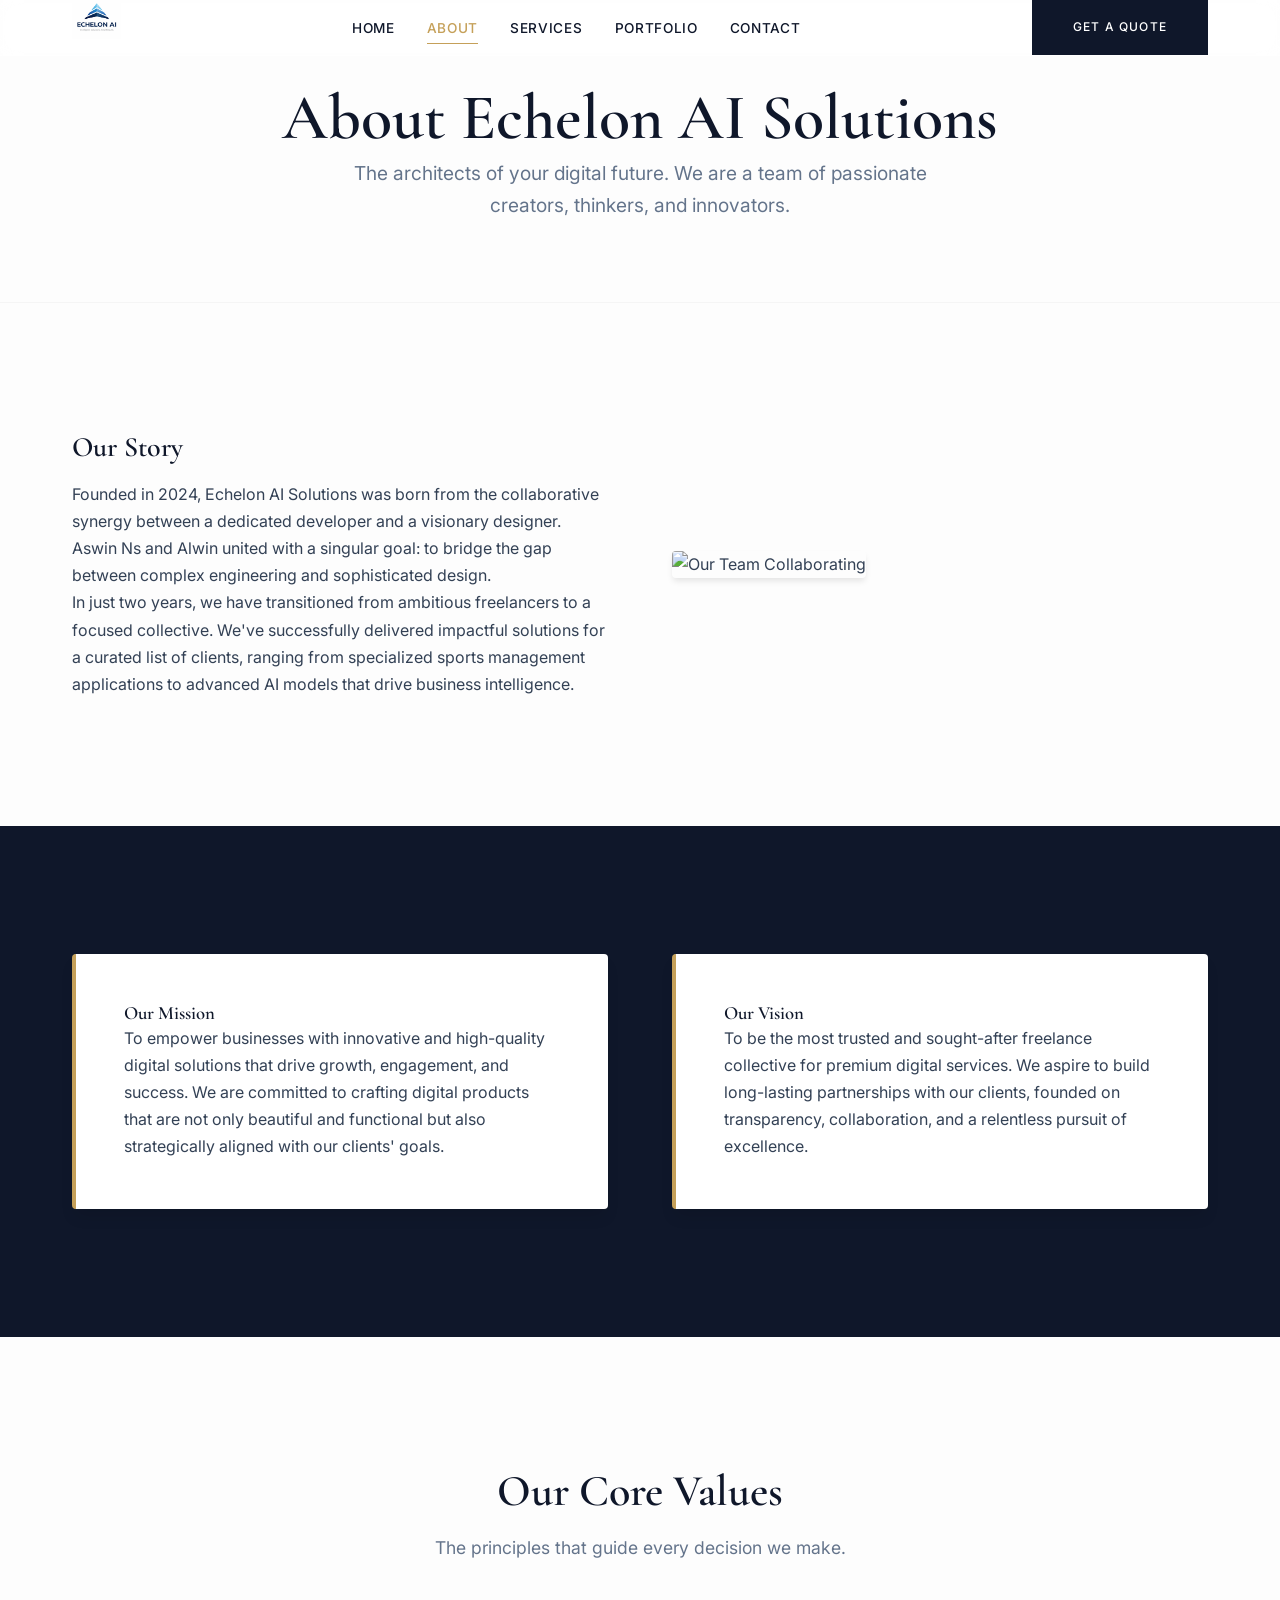
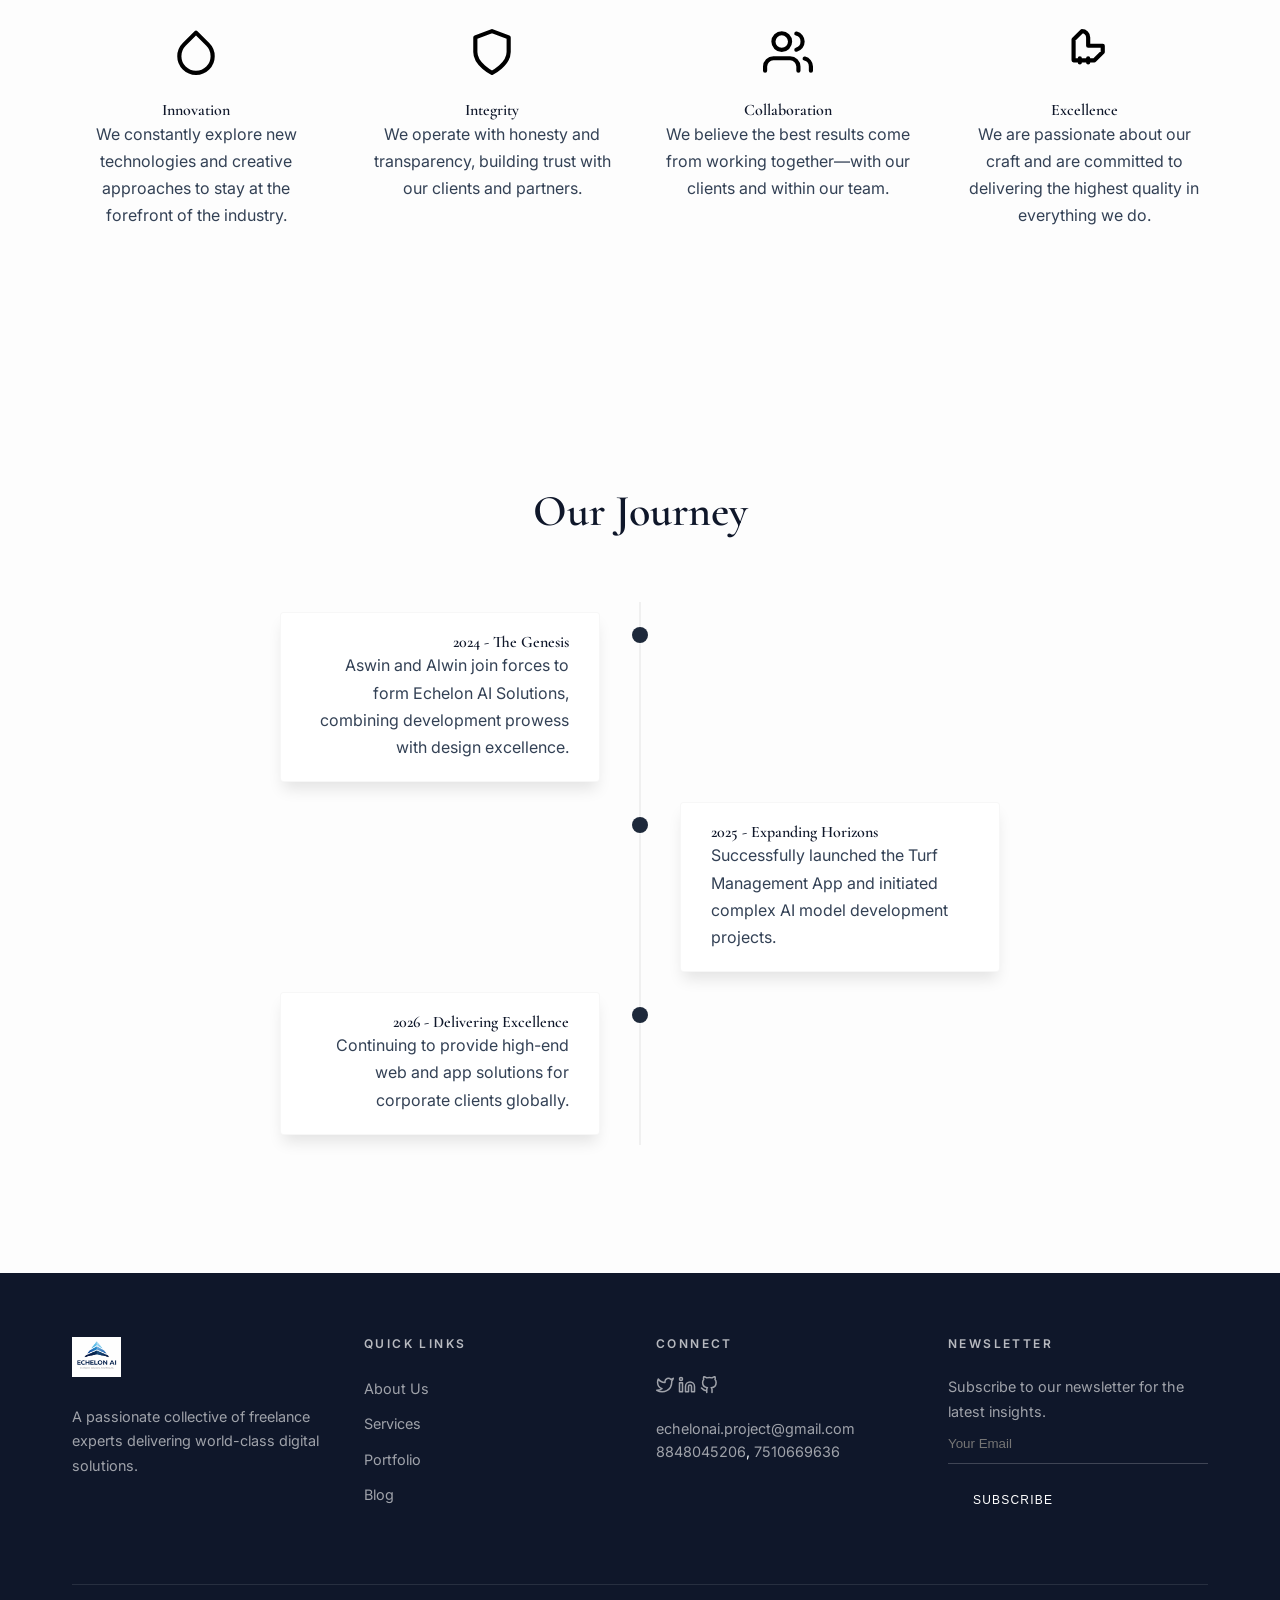
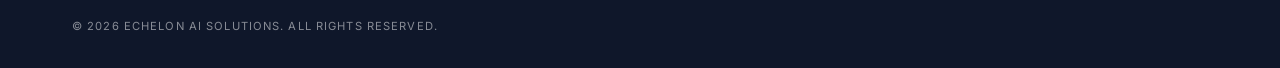
==== commit 806fe092: "Add contact details to about.html Added contact details section with email and phone numbers." ====
--- a/freelance-portfolio/about.html
+++ b/freelance-portfolio/about.html
@@ -154,6 +154,10 @@
                         <a href="#" aria-label="LinkedIn"><img src="assets/icons/linkedin.svg" alt="LinkedIn" loading="lazy"></a>
                         <a href="#" aria-label="GitHub"><img src="assets/icons/github.svg" alt="GitHub" loading="lazy"></a>
                     </div>
+                    <div class="contact-details" style="margin-top: 15px; font-size: 0.9rem; line-height: 1.6;">
+                        <a href="mailto:echelonai.project@gmail.com">echelonai.project@gmail.com</a><br>
+                        <a href="tel:8848045206">8848045206</a>, <a href="tel:7510669636">7510669636</a>
+                    </div>
                 </div>
                 <div class="footer-col">
                     <h4>Newsletter</h4>
--- a/freelance-portfolio/css/style.css
+++ b/freelance-portfolio/css/style.css
@@ -669,9 +669,10 @@
 
 /* === FOOTER === */
 .footer {
-    background-color: var(--bg-light);
-    border-top: 1px solid #f1f5f9;
+    background-color: var(--primary-color);
+    border-top: none;
     padding: var(--spacing-lg) 0 0;
+    color: var(--white-color);
 }
 
 .footer-grid {
@@ -683,7 +684,7 @@
 .footer-col h3 {
     font-size: 2.5rem;
     margin-bottom: 1.5rem;
-    color: var(--primary-color);
+    color: var(--white-color);
 }
 
 .footer-col h4 {
@@ -692,12 +693,12 @@
     text-transform: uppercase;
     letter-spacing: 0.2em;
     margin-bottom: 1.5rem;
-    color: var(--text-muted);
+    color: rgba(255, 255, 255, 0.7);
 }
 
 .footer-col p {
     font-size: 0.9rem;
-    color: var(--text-muted);
+    color: rgba(255, 255, 255, 0.6);
 }
 
 .footer-col ul li {
@@ -705,8 +706,9 @@
 }
 
 .footer-col a {
-    color: var(--text-muted);
+    color: rgba(255, 255, 255, 0.6);
     font-size: 0.9rem;
+    transition: color 0.3s ease;
 }
 
 .footer-col a:hover {
@@ -721,35 +723,38 @@
 .social-icons img {
     width: 18px;
     height: 18px;
-    filter: brightness(0);
-    opacity: 0.4;
+    filter: brightness(0) invert(1);
+    opacity: 0.6;
 }
 
 .newsletter-form input {
     background: transparent;
     border: none;
-    border-bottom: 1px solid #e2e8f0;
+    border-bottom: 1px solid rgba(255, 255, 255, 0.2);
     border-radius: 0;
     padding: 0.75rem 0;
+    color: var(--white-color);
+    width: 100%;
 }
 
 .newsletter-form input:focus {
     outline: none;
-    border-bottom-color: var(--primary-color);
+    border-bottom-color: var(--accent-color);
 }
 
 .newsletter-form .btn {
     padding: 0.75rem 1.5rem;
+    margin-top: 1rem;
 }
 
 .copyright {
     margin-top: var(--spacing-lg);
-    border-top: 1px solid #f1f5f9;
+    border-top: 1px solid rgba(255, 255, 255, 0.1);
     padding: var(--spacing-md) 0;
     font-size: 0.7rem;
     text-transform: uppercase;
     letter-spacing: 0.1em;
-    color: var(--text-muted);
+    color: rgba(255, 255, 255, 0.5);
 }
 
 /* === MOBILE MENU ENHANCEMENTS === */
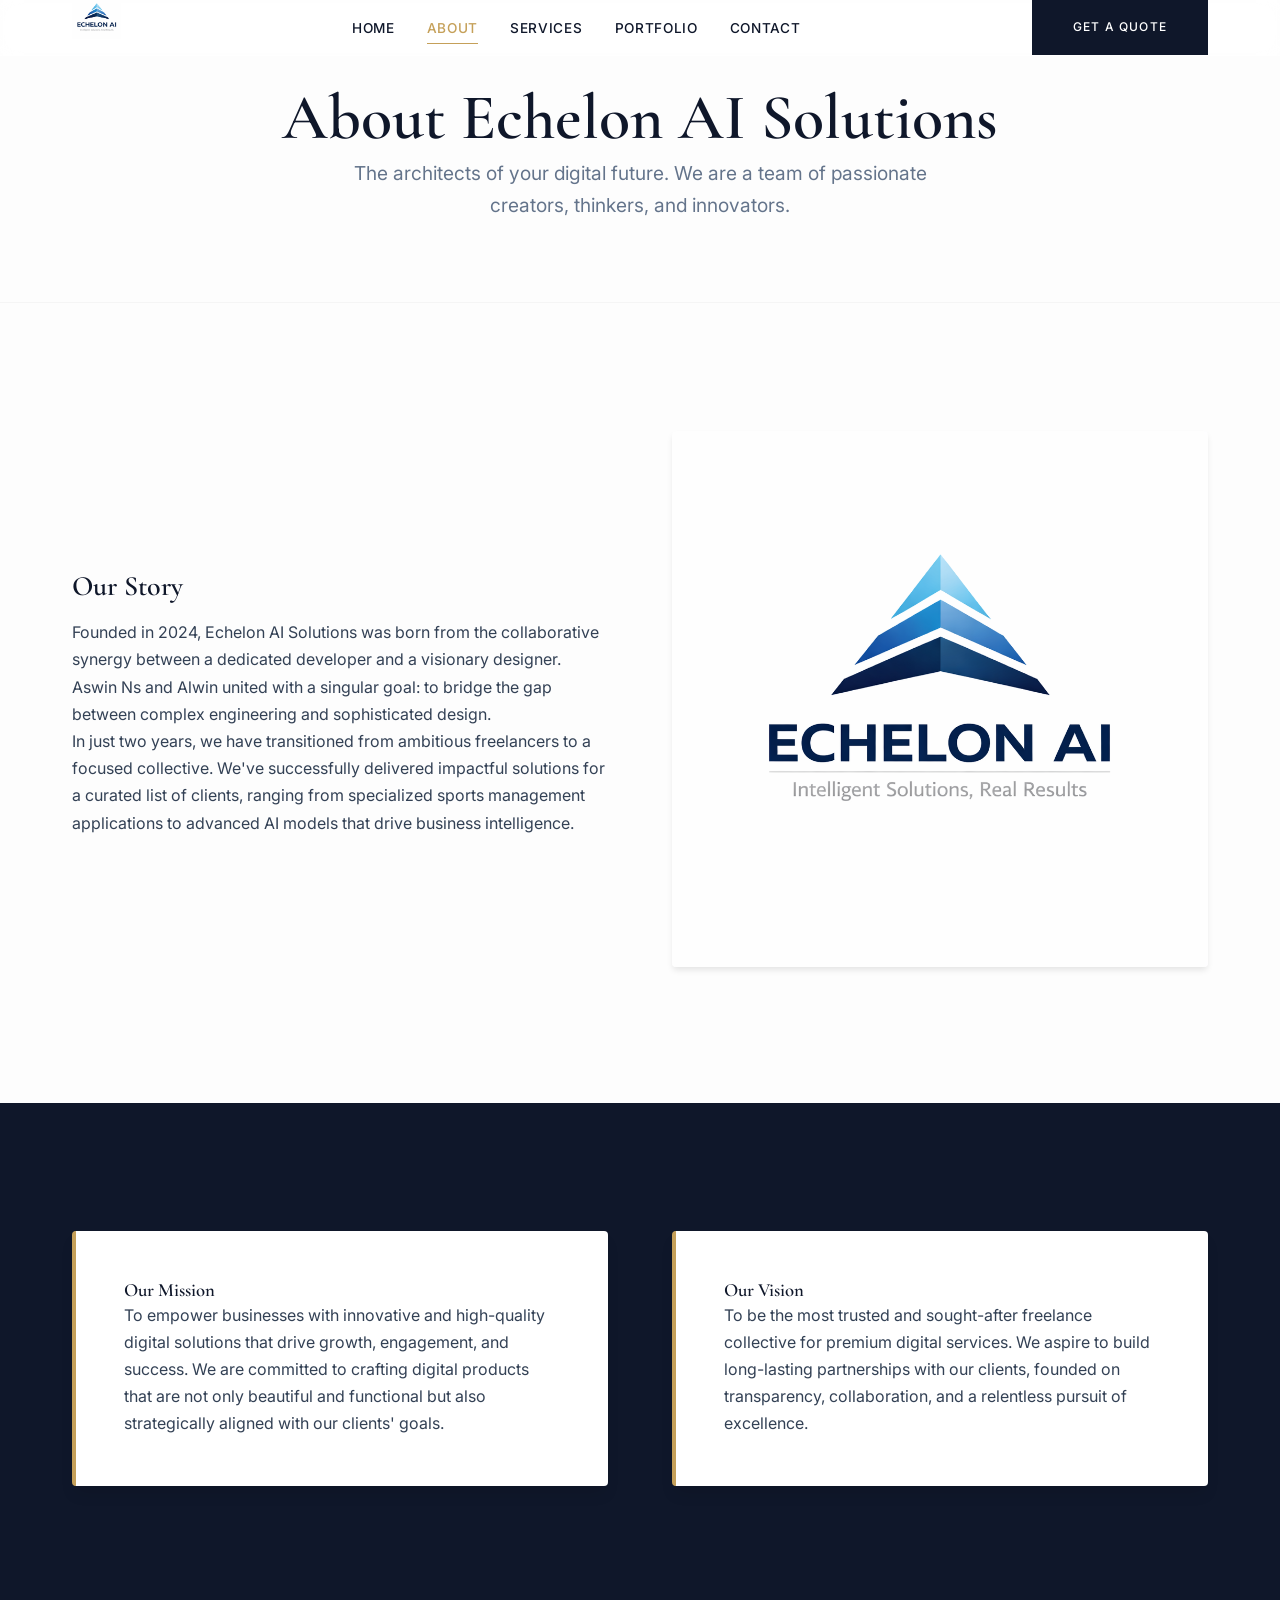
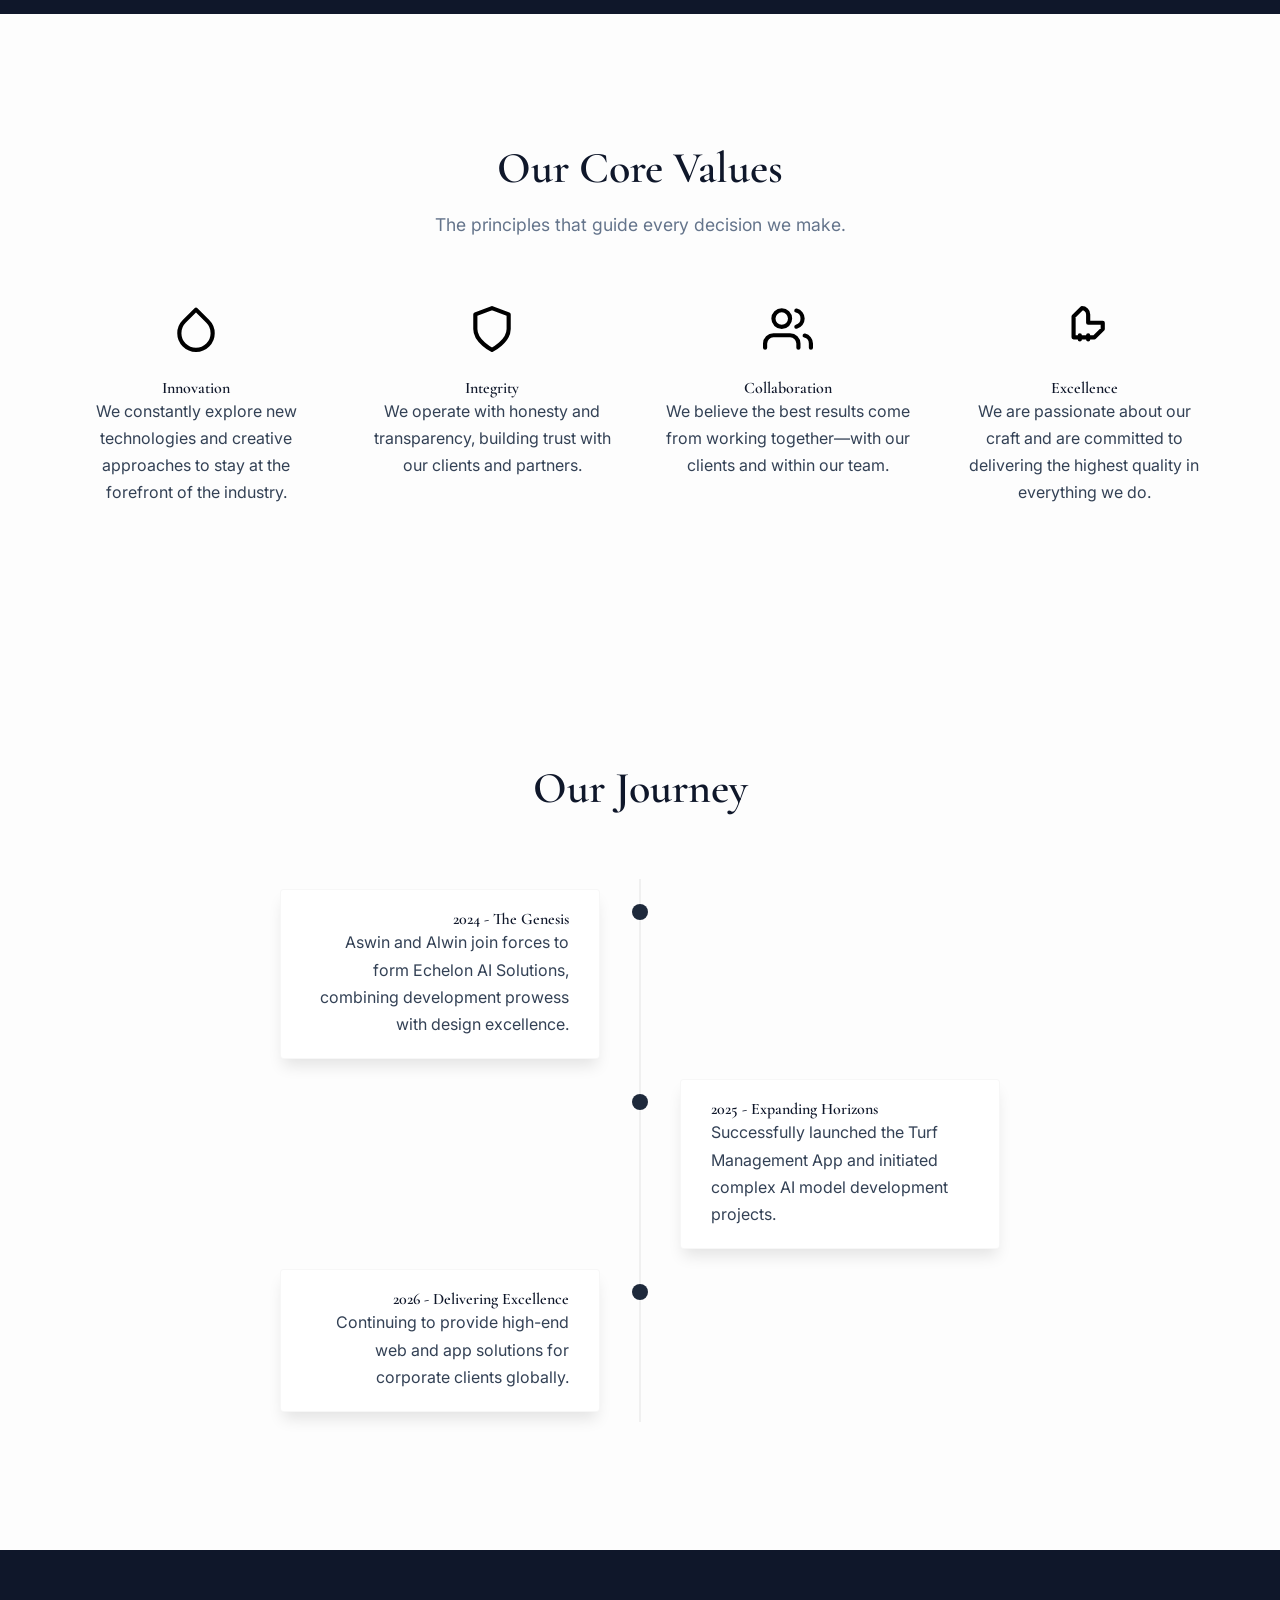
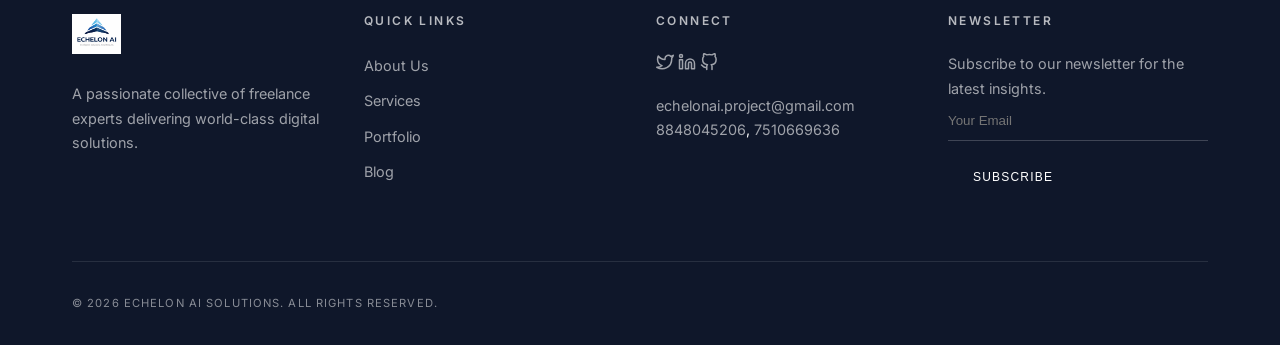
==== commit 8b7a5649: "Update team image to Echelon AI Solutions logo" ====
--- a/freelance-portfolio/about.html
+++ b/freelance-portfolio/about.html
@@ -49,7 +49,7 @@
                         <p>In just two years, we have transitioned from ambitious freelancers to a focused collective. We've successfully delivered impactful solutions for a curated list of clients, ranging from specialized sports management applications to advanced AI models that drive business intelligence.</p>
                     </div>
                     <div class="story-image">
-                        <img src="https://images.unsplash.com/photo-1522071820081-009f0129c71c?q=80&w=2070&auto=format&fit=crop" alt="Our Team Collaborating" loading="lazy">
+                        <img src="assets/icons/echelon-logo.png" alt="Echelon AI Solutions Logo" loading="lazy">
                     </div>
                 </div>
             </div>
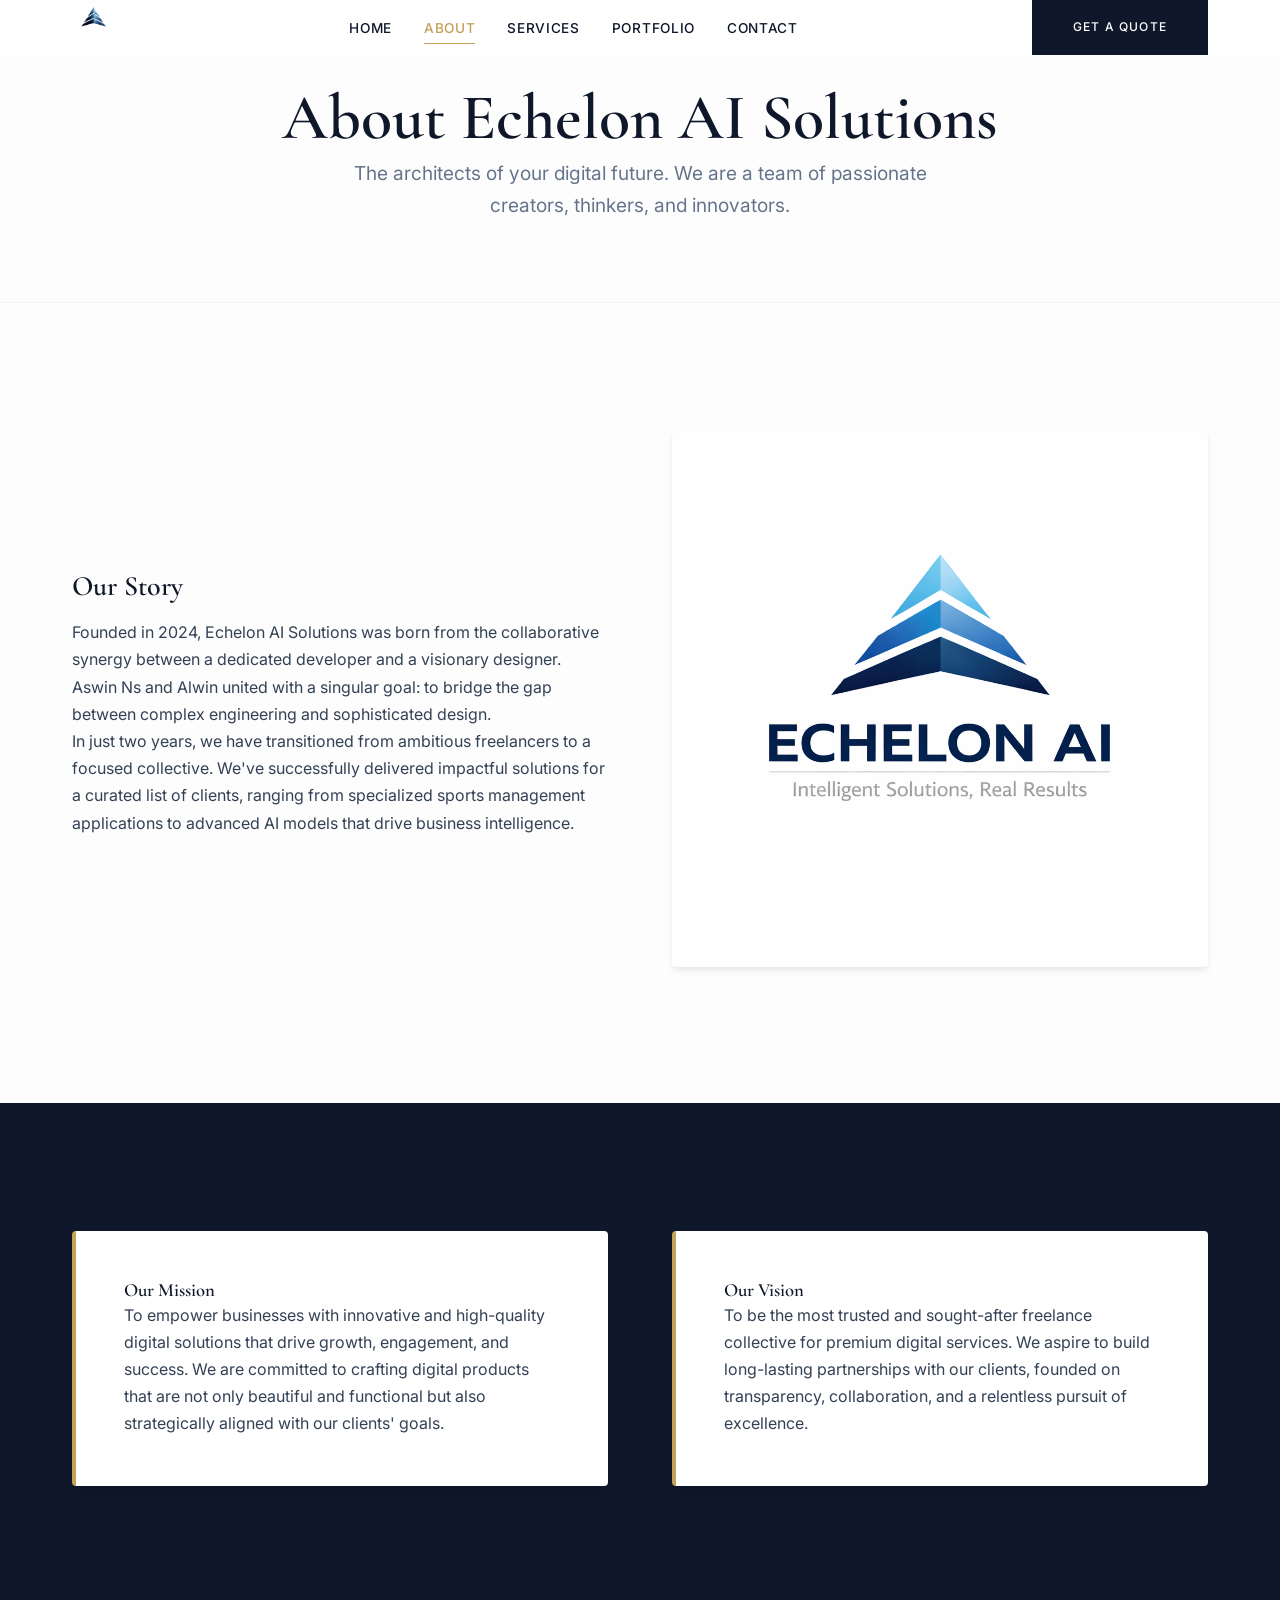
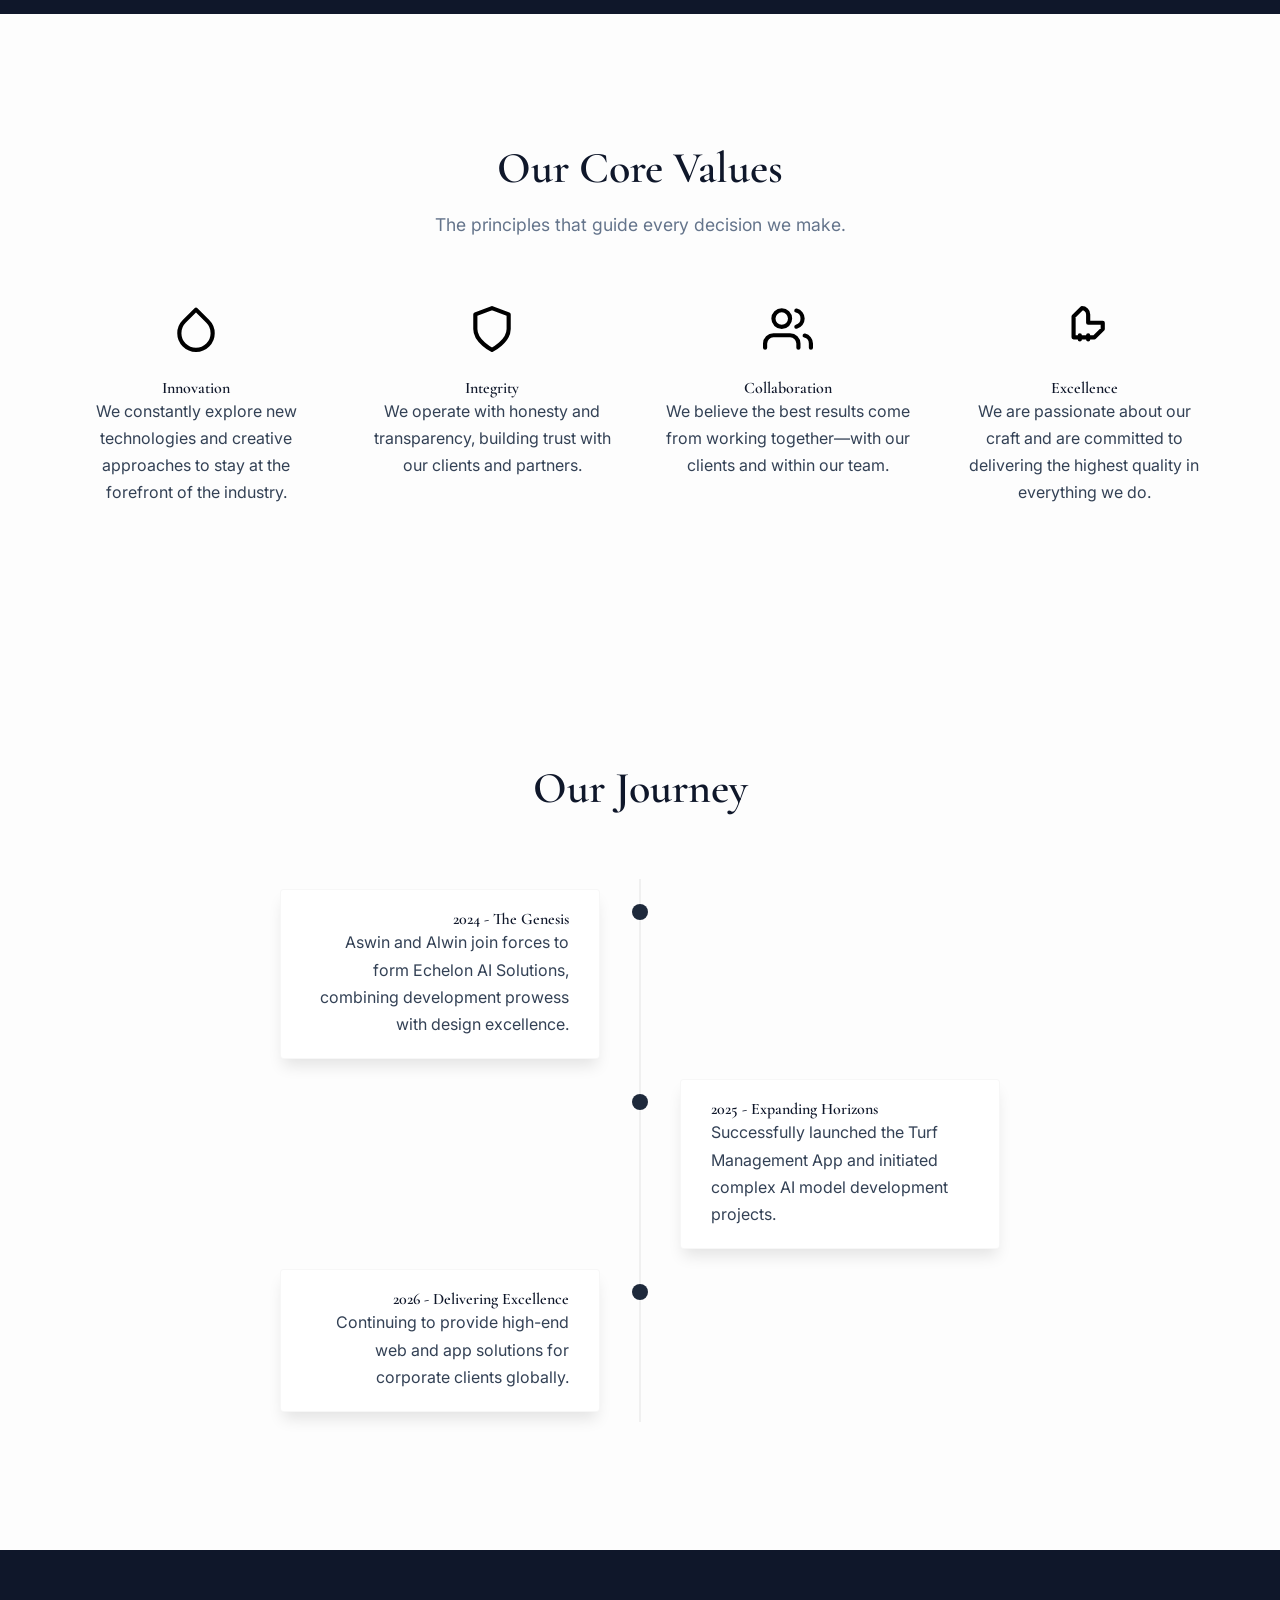
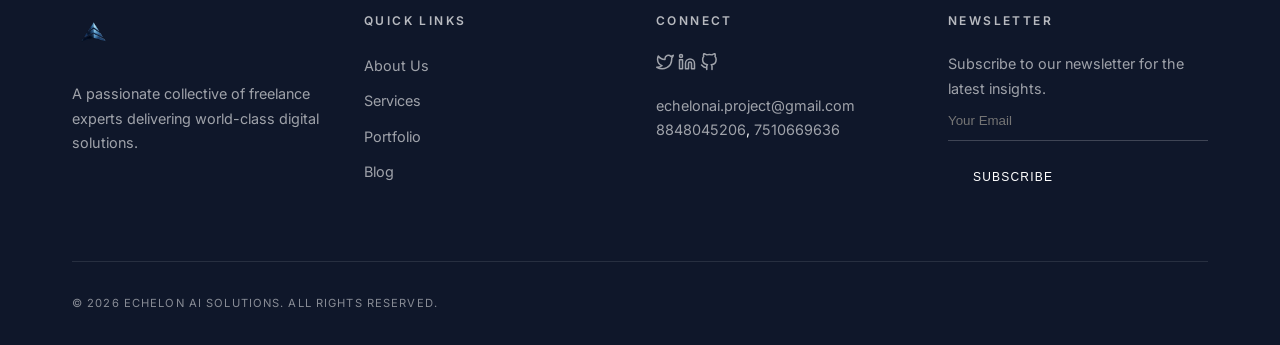
==== commit 686558b6: "Update logo image source in about.html" ====
--- a/freelance-portfolio/about.html
+++ b/freelance-portfolio/about.html
@@ -13,7 +13,7 @@
 
     <header class="navbar sticky">
         <div class="container">
-            <a href="index.html" class="logo"><img src="assets/icons/image.png" alt="Echelon AI Solutions" style="height: 40px; width: auto;"></a>
+            <a href="index.html" class="logo"><img src="assets/img.png" alt="Echelon AI Solutions" style="height: 40px; width: auto;"></a>
             <nav class="nav-menu">
                 <ul>
                     <li><a href="index.html">Home</a></li>
@@ -135,7 +135,7 @@
         <div class="container">
             <div class="footer-grid">
                 <div class="footer-col">
-                    <img src="assets/icons/image.png" alt="Echelon AI Solutions" style="height: 40px; width: auto; margin-bottom: 20px;">
+                    <img src="assets/img.png" alt="Echelon AI Solutions" style="height: 40px; width: auto; margin-bottom: 20px;">
                     <p>A passionate collective of freelance experts delivering world-class digital solutions.</p>
                 </div>
                 <div class="footer-col">
--- a/freelance-portfolio/css/style.css
+++ b/freelance-portfolio/css/style.css
@@ -1126,33 +1126,69 @@
 }
 
 .industry-tags {
+    display: grid;
+    grid-template-columns: repeat(auto-fit, minmax(200px, 1fr));
+    gap: var(--spacing-2);
+    justify-content: center;
+}
+.industry-tags span {
+    background-color: var(--white-color);
+    padding: 1.25rem 1.5rem;
+    border-radius: var(--border-radius);
+    font-weight: 600;
+    color: var(--primary-color);
+    border: 1px solid rgba(0,0,0,0.05);
+    box-shadow: var(--shadow-sm);
+    transition: all 0.3s ease;
     display: flex;
-    flex-wrap: wrap;
+    align-items: center;
     justify-content: center;
-    gap: var(--spacing-2);
-}
-.industry-tags span {
-    background-color: var(--bg-light);
-    padding: 0.5rem 1rem;
-    border-radius: 20px;
-    font-weight: 500;
-    color: var(--primary-color);
-}
+}
+.industry-tags span:hover {
+    transform: translateY(-3px);
+    border-color: var(--accent-color);
+    color: var(--accent-color);
+    box-shadow: var(--shadow-md);
+}
+
 .tech-logos {
+    display: grid;
+    grid-template-columns: repeat(auto-fit, minmax(120px, 1fr));
+    gap: var(--spacing-3);
+    justify-content: center;
+}
+
+.tech-card {
+    background: var(--white-color);
+    padding: var(--spacing-2);
+    border-radius: var(--border-radius);
+    border: 1px solid rgba(0,0,0,0.03);
     display: flex;
-    flex-wrap: wrap;
-    justify-content: center;
-    gap: var(--spacing-4);
+    flex-direction: column;
     align-items: center;
-}
-.tech-logos img {
+    gap: 0.75rem;
+    transition: all 0.3s ease;
+    box-shadow: var(--shadow-sm);
+}
+
+.tech-card:hover {
+    transform: scale(1.05);
+    border-color: var(--accent-color);
+    box-shadow: var(--shadow-md);
+}
+
+.tech-card img {
     height: 40px;
-    filter: grayscale(1) opacity(0.5);
-    transition: all 0.3s;
-}
-.tech-logos img:hover {
     filter: none;
     opacity: 1;
+}
+
+.tech-card span {
+    font-size: 0.8rem;
+    font-weight: 600;
+    text-transform: uppercase;
+    letter-spacing: 0.05em;
+    color: var(--text-muted);
 }
 
 @media (max-width: 768px) {
